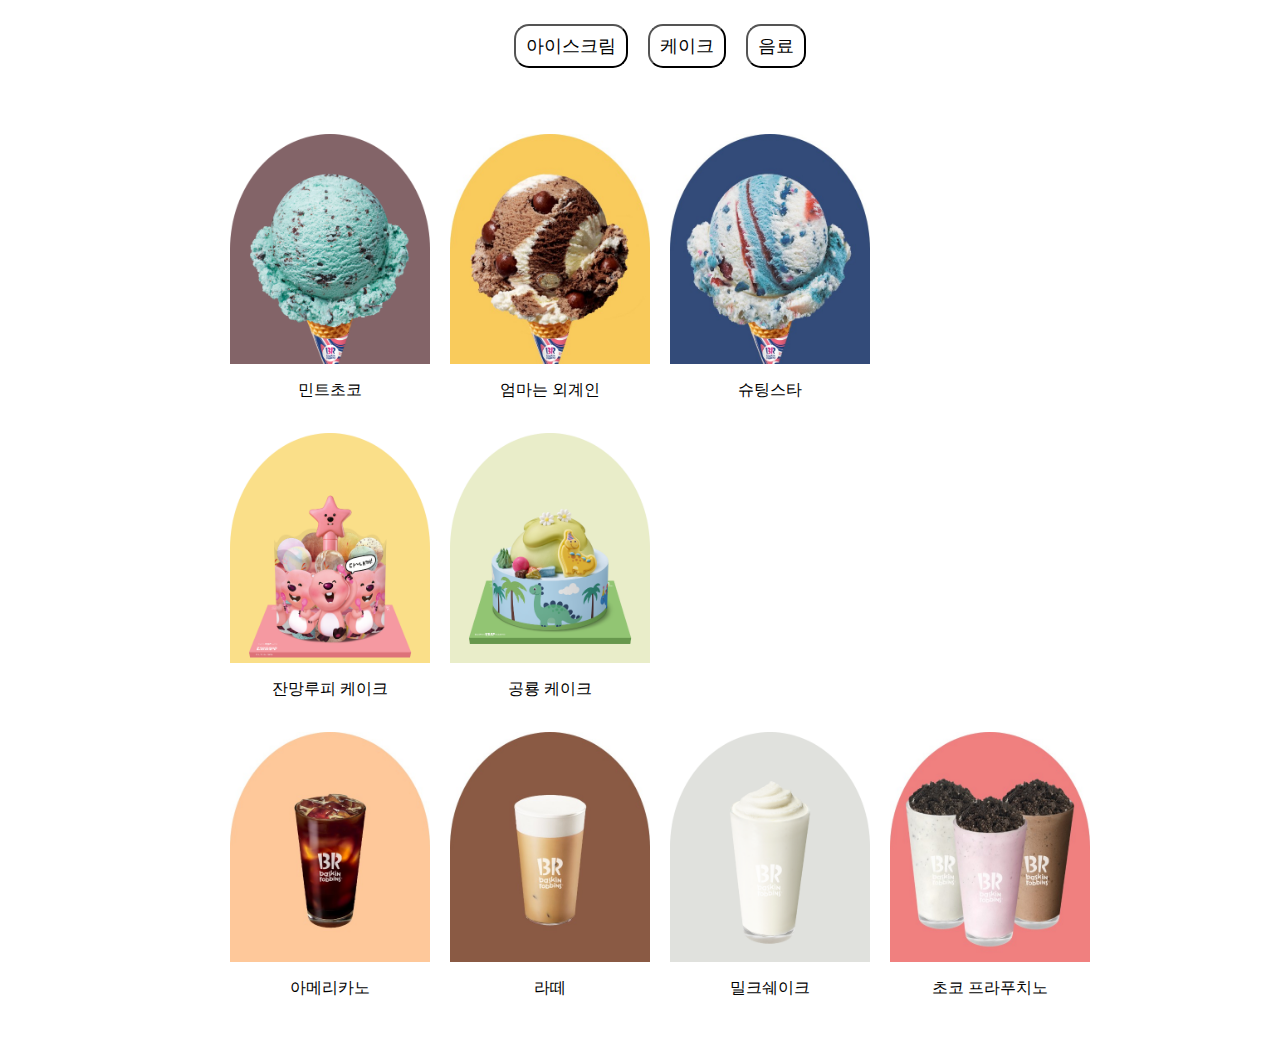
==== javascript/challenge/menu/index.html @ 26e88f92 "챌린지1 : 음식 메뉴 앱" ====
<!DOCTYPE html>
<html lang="ko">

<head>
    <meta charset="UTF-8">
    <meta http-equiv="X-UA-Compatible" content="IE=edge">
    <meta name="viewport" content="width=device-width, initial-scale=1.0">
    <title></title>
    <link rel="stylesheet" href="style.css">
</head>

<body>
    <div>
        <header>
            <ul class="flex header">
                <li class="head-icecream">
                    <button class="head-btn">
                        아이스크림
                    </button>
                </li>
                <li class="head-cake">
                    <button class="head-btn">
                        케이크
                    </button>
                </li>
                <li class="head-drink">
                    <button class="head-btn">
                        음료
                    </button>
                </li>
            </ul>
        </header>
        <ul class="flex list-icecream">
            <li class="flex-col">
                <img class="img" src="./asset/mint-ice.png" />
                <p>민트초코</p>
            </li>
            <li class="flex-col"><img class="img" src="./asset/mother-ice.png" />
                <p>엄마는 외계인</p>
            </li>
            <li class="flex-col"><img class="img" src="./asset/star-ice.png" />
                <p>슈팅스타</p>
            </li>
        </ul>
        <ul class="flex list-cake">
            <li class="flex-col"><img class="img" src="./asset/luppy-cake.png" />
                <p>잔망루피 케이크</p>
            </li>
            <li class="flex-col"><img class="img" src="./asset/dinosaur-cake.png" />
                <p>공룡 케이크</p>
            </li>
        </ul>
        <ul class="flex list-drink">
            <li class="flex-col"><img class="img" src="./asset/americano-drink.png" />
                <p>아메리카노</p>
            </li>
            <li class="flex-col"><img class="img" src="./asset/latte-drink.png" />
                <p>라떼</p>
            </li>
            <li class="flex-col"><img class="img" src="./asset/milkshake-drink.png" />
                <p>밀크쉐이크</p>
            </li>
            <li class="flex-col"><img class="img" src="./asset/chocoshake-drink.png" />
                <p>초코 프라푸치노</p>
            </li>
        </ul>
    </div>
    <script src="./script.js"></script>
</body>

</html>
---- javascript/challenge/menu/style.css ----
body {
  display: flex;
  justify-content: center;
}

.header {
  display: flex;
  justify-content: center;
  padding-bottom: 50px;
}

.head-btn {
  border-radius: 15px;
  font-size: 18px;
  padding: 8px 10px;
  background: white;

  cursor: pointer;
}

.head-btn:hover {
  color: white;
  background-color: black;
}

.img {
  width: 200px;
  height: 230px;
}

.flex {
  display: flex;
  gap: 20px;
  list-style: none;
}

.flex-col {
  display: flex;
  flex-direction: column;
  text-align: center;
}

.none {
  display: none;
}
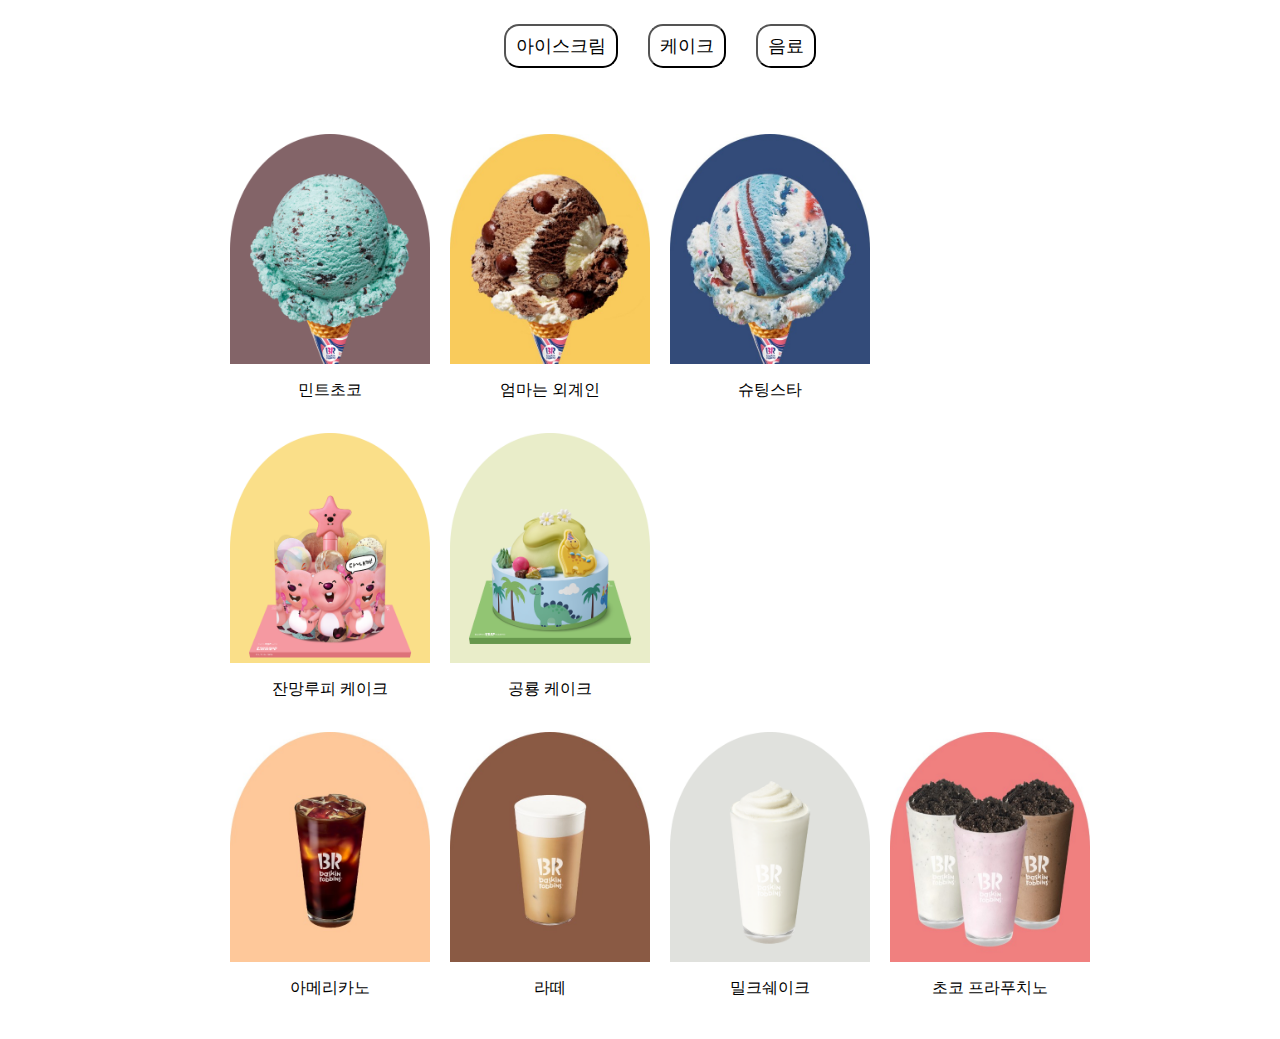
==== commit f94a7820: "IIFE" ====
--- a/javascript/challenge/menu/index.html
+++ b/javascript/challenge/menu/index.html
@@ -12,7 +12,7 @@
 <body>
     <div>
         <header>
-            <ul class="flex header">
+            <ul class="header">
                 <li class="head-icecream">
                     <button class="head-btn">
                         아이스크림
--- a/javascript/challenge/menu/style.css
+++ b/javascript/challenge/menu/style.css
@@ -5,8 +5,10 @@
 
 .header {
   display: flex;
+  gap: 30px;
   justify-content: center;
   padding-bottom: 50px;
+  list-style: none;
 }
 
 .head-btn {
